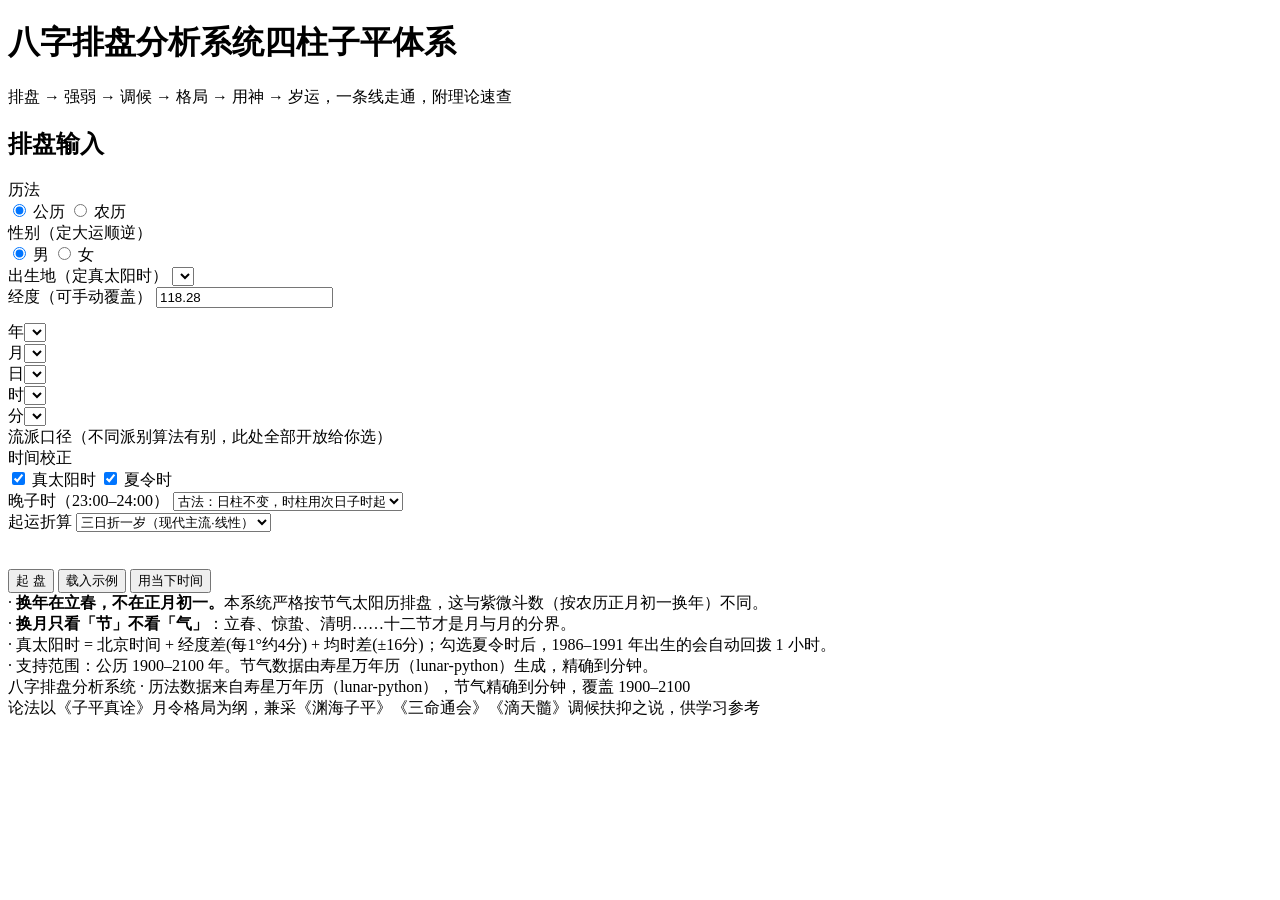
==== index.html @ 3edc60db "八字排盘分析系统：排盘引擎 + 九个页签分析 + 理论速查" ====
<!DOCTYPE html>
<html lang="zh-CN">
<head>
<meta charset="UTF-8">
<meta name="viewport" content="width=device-width, initial-scale=1.0">
<title>八字排盘分析系统 · 四柱子平体系</title>
<link rel="stylesheet" href="src/style.css">
</head>
<body>
<div class="wrap">

<header>
  <h1>八字排盘分析系统<span class="sub">四柱子平体系</span></h1>
  <p class="tagline">排盘 → 强弱 → 调候 → 格局 → 用神 → 岁运，一条线走通，附理论速查</p>
</header>

<!-- ============ 输入区 ============ -->
<div class="panel">
  <h2>排盘输入</h2>
  <div class="form-grid">
    <div class="field">
      <label>历法</label>
      <div class="radio-row">
        <label><input type="radio" name="cal" value="S" id="calS" checked> 公历</label>
        <label><input type="radio" name="cal" value="L" id="calL"> 农历</label>
      </div>
    </div>
    <div class="field">
      <label>性别（定大运顺逆）</label>
      <div class="radio-row">
        <label><input type="radio" name="sex" value="M" id="sexM" checked> 男</label>
        <label><input type="radio" name="sex" value="F" id="sexF"> 女</label>
      </div>
    </div>
    <div class="field">
      <label>出生地（定真太阳时）</label>
      <select id="city"></select>
    </div>
    <div class="field">
      <label>经度（可手动覆盖）</label>
      <input type="number" id="lng" step="0.01" value="118.28">
    </div>
  </div>

  <!-- 公历 -->
  <div id="solarBox">
    <div class="form-grid" style="margin-top:14px">
      <div class="field"><label>年</label><select id="y"></select></div>
      <div class="field"><label>月</label><select id="mo"></select></div>
      <div class="field"><label>日</label><select id="d"></select></div>
      <div class="field"><label>时</label><select id="h"></select></div>
      <div class="field"><label>分</label><select id="mi"></select></div>
    </div>
  </div>

  <!-- 农历 -->
  <div id="lunarBox" style="display:none">
    <div class="form-grid" style="margin-top:14px">
      <div class="field"><label>农历年</label><select id="ly"></select></div>
      <div class="field"><label>月</label><select id="lmo"></select></div>
      <div class="field"><label>&nbsp;</label><div class="radio-row"><label><input type="checkbox" id="lLeap"> 闰月</label></div></div>
      <div class="field"><label>日</label><select id="ld"></select></div>
      <div class="field"><label>时</label><select id="lh"></select></div>
      <div class="field"><label>分</label><select id="lmi"></select></div>
    </div>
  </div>

  <div class="opt-title">流派口径（不同派别算法有别，此处全部开放给你选）</div>
  <div class="form-grid">
    <div class="field">
      <label>时间校正</label>
      <div class="radio-row">
        <label><input type="checkbox" id="useTST" checked> 真太阳时</label>
        <label><input type="checkbox" id="useDST" checked> 夏令时</label>
      </div>
    </div>
    <div class="field">
      <label>晚子时（23:00–24:00）</label>
      <select id="ziSwap">
        <option value="0">古法：日柱不变，时柱用次日子时起</option>
        <option value="1">换日法：日柱顺延一天</option>
      </select>
    </div>
    <div class="field">
      <label>起运折算</label>
      <select id="qiyunMode">
        <option value="linear">三日折一岁（现代主流·线性）</option>
        <option value="shichen">一时辰折十日（古法）</option>
      </select>
    </div>
    <div class="field">
      <label>&nbsp;</label>
      <div class="radio-row"><label id="lunarEcho" style="color:var(--ink3)">&nbsp;</label></div>
    </div>
  </div>

  <div class="btn-row">
    <button class="primary" id="btnCalc">起 盘</button>
    <button id="btnDemo">载入示例</button>
    <button id="btnNow">用当下时间</button>
  </div>
  <div class="hint">
    · <b>换年在立春，不在正月初一。</b>本系统严格按节气太阳历排盘，这与紫微斗数（按农历正月初一换年）不同。<br>
    · <b>换月只看「节」不看「气」</b>：立春、惊蛰、清明……十二节才是月与月的分界。<br>
    · 真太阳时 = 北京时间 + 经度差(每1°约4分) + 均时差(±16分)；勾选夏令时后，1986–1991 年出生的会自动回拨 1 小时。<br>
    · 支持范围：公历 1900–2100 年。节气数据由寿星万年历（lunar-python）生成，精确到分钟。
  </div>
</div>

<!-- ============ 结果区 ============ -->
<div id="result" style="display:none">

  <div class="chart-area">
    <div class="chart-box">
      <div class="bz-grid" id="bzGrid"></div>
    </div>
    <div class="info-box">
      <div class="center-title" id="bzTitle">四柱</div>
      <div class="info-list" id="infoList"></div>
      <div class="hint" style="margin-top:14px">
        点击四柱任一柱，可跳到该柱详解。
      </div>
    </div>
  </div>

  <div class="warn" style="margin-top:24px">
    本系统用于传统文化学习与自我觉察参考，不作医疗、法律、投资决策依据。<br>
    八字的价值在于「看清自己的结构，然后调整行为」，不是宿命判定。
  </div>

  <div class="tabs">
    <div class="tab on" data-tab="zong">命局总论</div>
    <div class="tab" data-tab="sizhu">四柱详解</div>
    <div class="tab" data-tab="qiangruo">日主强弱</div>
    <div class="tab" data-tab="geju">格局判定</div>
    <div class="tab" data-tab="yongshen">调候·用神</div>
    <div class="tab" data-tab="dayun">大运</div>
    <div class="tab" data-tab="liunian">流年</div>
    <div class="tab" data-tab="shensha">神煞·刑冲</div>
    <div class="tab" data-tab="theory">理论速查</div>
  </div>

  <div class="tabpane on" id="pane-zong"></div>
  <div class="tabpane" id="pane-sizhu"></div>
  <div class="tabpane" id="pane-qiangruo"></div>
  <div class="tabpane" id="pane-geju"></div>
  <div class="tabpane" id="pane-yongshen"></div>
  <div class="tabpane" id="pane-dayun"></div>
  <div class="tabpane" id="pane-liunian">
    <div class="liunian-row">
      <div class="field"><label>流年</label><select id="lny"></select></div>
      <div class="field"><label>或直接输入年份</label><input type="number" id="lnyInput"></div>
      <button id="btnLn">查 询</button>
      <button id="btnLnPrev">上一年</button>
      <button id="btnLnNext">下一年</button>
    </div>
    <div id="lnContent"></div>
  </div>
  <div class="tabpane" id="pane-shensha"></div>
  <div class="tabpane" id="pane-theory"></div>

</div>

<div class="foot">
  八字排盘分析系统 · 历法数据来自寿星万年历（lunar-python），节气精确到分钟，覆盖 1900–2100<br>
  论法以《子平真诠》月令格局为纲，兼采《渊海子平》《三命通会》《滴天髓》调候扶抑之说，供学习参考
</div>

</div>

<script src="src/lunar-data.js"></script>
<script src="src/jieqi-data.js"></script>
<script src="src/00-lunar.js"></script>
<script src="src/01-bazi-core.js"></script>
<script src="src/02-bazi-interp.js"></script>
<script src="src/03-app.js"></script>
</body>
</html>
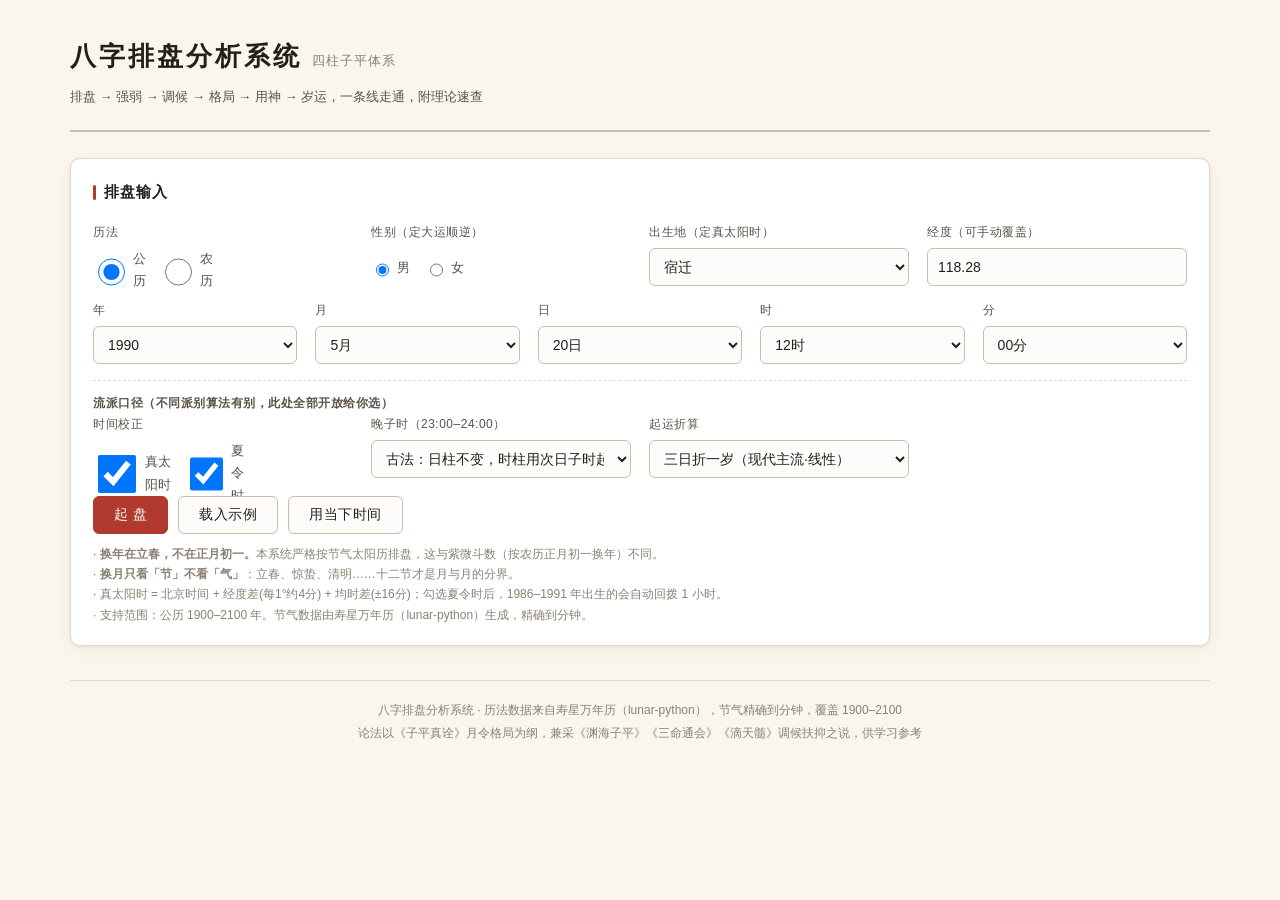
==== commit 480cdfca: "feat: 专业解释深化 —— 穷通宝鉴120条调候 + 六亲宫位 + 成格相神 + 现代学术视角 [index.html]" ====
--- a/index.html
+++ b/index.html
@@ -172,6 +172,7 @@
 <script src="src/jieqi-data.js"></script>
 <script src="src/00-lunar.js"></script>
 <script src="src/01-bazi-core.js"></script>
+<script src="src/04-tiaohou.js"></script>
 <script src="src/02-bazi-interp.js"></script>
 <script src="src/03-app.js"></script>
 </body>
--- a/src/style.css
+++ b/src/style.css
@@ -0,0 +1,311 @@
+/* =============================================================
+ *  八字排盘分析系统 · 样式（与紫微斗数系统同一套视觉语言）
+ * ============================================================= */
+:root {
+  --paper: #FAF6EE;
+  --paper2: #FFFFFF;
+  --ink: #23201B;
+  --ink2: #5A5348;
+  --ink3: #8A8172;
+  --line: #C9BFA8;
+  --line2: #E2DACA;
+  --cinnabar: #B03A2E;
+  --gold: #A8802C;
+  --jade: #2E6F5E;
+  --purple: #6B4C9A;
+  --blue: #24699E;
+  --ss-yin: #24699E;
+  --ss-guan: #B03A2E;
+  --ss-cai: #A8802C;
+  --ss-shi: #2E6F5E;
+  --ss-bi: #6B4C9A;
+  --shadow: 0 1px 3px rgba(60, 50, 30, .08), 0 4px 16px rgba(60, 50, 30, .06);
+}
+
+* { box-sizing: border-box; }
+
+body {
+  margin: 0;
+  background: var(--paper);
+  color: var(--ink);
+  font-family: "PingFang SC", "Microsoft YaHei", "Hiragino Sans GB", "Source Han Sans SC", "Noto Sans CJK SC", sans-serif;
+  font-size: 14px;
+  line-height: 1.75;
+  -webkit-font-smoothing: antialiased;
+}
+
+.wrap { max-width: 1180px; margin: 0 auto; padding: 0 20px 80px; }
+
+header {
+  padding: 34px 0 22px;
+  border-bottom: 2px solid var(--line);
+  margin-bottom: 26px;
+}
+h1 {
+  margin: 0 0 6px;
+  font-size: 26px;
+  letter-spacing: 3px;
+  font-weight: 600;
+}
+h1 .sub {
+  font-size: 13px;
+  color: var(--ink3);
+  letter-spacing: 1px;
+  font-weight: 400;
+  margin-left: 10px;
+}
+.tagline { color: var(--ink2); font-size: 13px; margin: 0; }
+
+/* ---------- 输入区 ---------- */
+.panel {
+  background: var(--paper2);
+  border: 1px solid var(--line2);
+  border-radius: 10px;
+  padding: 20px 22px;
+  box-shadow: var(--shadow);
+  margin-bottom: 24px;
+}
+.panel h2 {
+  margin: 0 0 16px;
+  font-size: 15px;
+  font-weight: 600;
+  letter-spacing: 1px;
+  color: var(--ink);
+  display: flex;
+  align-items: center;
+  gap: 8px;
+}
+.panel h2::before {
+  content: ''; width: 3px; height: 15px; background: var(--cinnabar); border-radius: 2px;
+}
+
+.form-grid {
+  display: grid;
+  grid-template-columns: repeat(auto-fit, minmax(160px, 1fr));
+  gap: 14px 18px;
+  align-items: end;
+}
+.field { display: flex; flex-direction: column; gap: 5px; min-width: 0; }
+.field label { font-size: 12px; color: var(--ink2); letter-spacing: .5px; }
+.field input, .field select {
+  padding: 8px 10px;
+  border: 1px solid var(--line);
+  border-radius: 6px;
+  background: #FDFCFA;
+  font-size: 14px;
+  color: var(--ink);
+  font-family: inherit;
+  height: 38px;
+  width: 100%;
+  min-width: 0;
+}
+.field input:focus, .field select:focus {
+  outline: none;
+  border-color: var(--gold);
+  box-shadow: 0 0 0 3px rgba(168, 128, 44, .12);
+}
+.radio-row { display: flex; gap: 14px; align-items: center; height: 38px; flex-wrap: wrap; }
+.radio-row label { font-size: 13px; display: flex; align-items: center; gap: 5px; cursor: pointer; }
+.btn-row { display: flex; gap: 10px; margin-top: 18px; flex-wrap: wrap; }
+button {
+  padding: 9px 20px;
+  border: 1px solid var(--line);
+  border-radius: 6px;
+  background: #FDFCFA;
+  color: var(--ink);
+  font-size: 14px;
+  font-family: inherit;
+  cursor: pointer;
+  transition: all .16s;
+  letter-spacing: .5px;
+}
+button:hover { border-color: var(--gold); background: #FFFDF7; }
+button.primary { background: var(--cinnabar); border-color: var(--cinnabar); color: #fff; }
+button.primary:hover { background: #96322A; border-color: #96322A; }
+.hint { font-size: 12px; color: var(--ink3); margin-top: 10px; line-height: 1.7; }
+.opt-title {
+  font-size: 12px; color: var(--ink2); margin-top: 16px; padding-top: 12px;
+  border-top: 1px dashed var(--line2); letter-spacing: .5px; font-weight: 600;
+}
+
+/* ---------- 四柱 ---------- */
+.chart-area { display: grid; grid-template-columns: 1fr 300px; gap: 20px; align-items: start; }
+@media (max-width: 900px) { .chart-area { grid-template-columns: 1fr; } }
+
+.chart-box {
+  background: var(--paper2);
+  border: 1px solid var(--line2);
+  border-radius: 10px;
+  padding: 18px;
+  box-shadow: var(--shadow);
+}
+.bz-grid { display: grid; grid-template-columns: repeat(4, 1fr); gap: 12px; }
+@media (max-width: 560px) { .bz-grid { grid-template-columns: repeat(2, 1fr); } }
+
+.bz-col {
+  border: 1px solid var(--line);
+  border-radius: 10px;
+  background: #FDFCFA;
+  padding: 12px 8px 10px;
+  text-align: center;
+}
+.bz-col.is-day { background: #FDF6E8; border-color: var(--gold); box-shadow: inset 0 0 0 1px var(--gold); }
+.bz-col-head {
+  font-size: 11.5px; color: var(--ink3); letter-spacing: 1px;
+  padding-bottom: 6px; border-bottom: 1px solid var(--line2); margin-bottom: 8px;
+}
+.bz-col.is-day .bz-col-head { color: var(--gold); font-weight: 600; }
+.bz-col-tag { font-size: 10.5px; color: var(--ink3); }
+.bz-gan {
+  font-size: 38px; font-weight: 600; line-height: 1.1; color: var(--ink); letter-spacing: 2px;
+}
+.bz-zhi {
+  font-size: 38px; font-weight: 600; line-height: 1.1; color: var(--ink); letter-spacing: 2px;
+  border-top: 1px solid var(--line2); margin-top: 6px; padding-top: 6px;
+}
+.bz-ss {
+  font-size: 12px; font-weight: 500; margin: 4px 0; letter-spacing: 1px;
+}
+.bz-ss.yin { color: var(--ss-yin); }
+.bz-ss.guan { color: var(--ss-guan); }
+.bz-ss.cai { color: var(--ss-cai); }
+.bz-ss.shi { color: var(--ss-shi); }
+.bz-ss.bi { color: var(--ss-bi); }
+.bz-cang { font-size: 11px; color: var(--ink3); margin-top: 4px; line-height: 1.5; }
+.bz-cang b { color: var(--ink2); font-weight: 500; }
+.bz-meta {
+  margin-top: 8px; padding-top: 6px; border-top: 1px dashed var(--line2);
+  font-size: 10.5px; color: var(--ink3); line-height: 1.5;
+}
+.bz-chips { display: flex; flex-wrap: wrap; gap: 3px; justify-content: center; margin-top: 6px; }
+.chip {
+  font-size: 10px; padding: 0 6px; border-radius: 8px; background: #EFE9DC; color: var(--ink2);
+  white-space: nowrap;
+}
+.chip.hl { background: #FBF1DE; color: var(--gold); }
+.chip.bad { background: #FBEAE7; color: #A2402F; }
+
+/* ---------- 信息栏 ---------- */
+.info-box {
+  background: var(--paper2);
+  border: 1px solid var(--line2);
+  border-radius: 10px;
+  padding: 18px 20px;
+  box-shadow: var(--shadow);
+}
+.center-title { font-size: 16px; font-weight: 600; letter-spacing: 2px; margin-bottom: 10px; }
+.info-list { display: grid; grid-template-columns: 1fr; gap: 6px; }
+.info-list div { font-size: 12.5px; color: var(--ink2); }
+.info-list b { color: var(--ink); font-weight: 600; }
+
+/* ---------- 标签页 ---------- */
+.tabs { display: flex; gap: 2px; flex-wrap: wrap; border-bottom: 2px solid var(--line); margin: 28px 0 0; }
+.tab {
+  padding: 9px 16px; font-size: 13.5px; cursor: pointer; color: var(--ink2);
+  border: 1px solid transparent; border-bottom: none; border-radius: 8px 8px 0 0;
+  margin-bottom: -2px; letter-spacing: .5px; transition: all .15s; user-select: none;
+}
+.tab:hover { color: var(--ink); background: #FBF7EE; }
+.tab.on {
+  color: var(--cinnabar); font-weight: 600; background: var(--paper2);
+  border-color: var(--line); border-bottom: 2px solid var(--paper2);
+}
+.tabpane {
+  display: none; background: var(--paper2); border: 1px solid var(--line2); border-top: none;
+  border-radius: 0 0 10px 10px; padding: 22px 24px; box-shadow: var(--shadow);
+}
+.tabpane.on { display: block; }
+
+.sec { margin-bottom: 26px; }
+.sec:last-child { margin-bottom: 0; }
+.sec h3 {
+  font-size: 14.5px; font-weight: 600; margin: 0 0 12px; color: var(--ink);
+  display: flex; align-items: center; gap: 8px; letter-spacing: .5px;
+}
+.sec h3::before { content: ''; width: 3px; height: 13px; background: var(--gold); border-radius: 2px; }
+.sec p { margin: 0 0 10px; color: var(--ink2); }
+.sec p:last-child { margin-bottom: 0; }
+.ni {
+  background: #FBF6EA; border-left: 3px solid var(--gold); padding: 10px 14px;
+  border-radius: 0 6px 6px 0; margin: 10px 0; color: var(--ink2); font-size: 13.5px;
+}
+.ni b { color: var(--cinnabar); }
+.warn {
+  background: #FDF3F1; border: 1px solid #F0D5D0; border-radius: 8px;
+  padding: 12px 16px; color: #8A3B30; font-size: 13px; margin-bottom: 18px;
+}
+
+.card {
+  border: 1px solid var(--line2); border-radius: 8px; padding: 14px 16px;
+  margin-bottom: 12px; background: #FDFCFA;
+}
+.card:last-child { margin-bottom: 0; }
+.card-title {
+  font-size: 13.5px; font-weight: 600; color: var(--ink);
+  margin-bottom: 6px; display: flex; align-items: center; gap: 8px; flex-wrap: wrap;
+}
+.card-text { font-size: 13.5px; color: var(--ink2); }
+.tag {
+  font-size: 11px; padding: 1px 8px; border-radius: 10px;
+  background: #EFE9DC; color: var(--ink2); font-weight: 400; letter-spacing: .5px;
+}
+.tag.main { background: #FBF1DE; color: var(--gold); }
+.tag.good { background: #E6F2EE; color: var(--jade); }
+.tag.bad { background: #FBEAE7; color: #A2402F; }
+
+table.grid { width: 100%; border-collapse: collapse; font-size: 13px; }
+table.grid th, table.grid td {
+  border: 1px solid var(--line2); padding: 8px 10px; text-align: left; vertical-align: top;
+}
+table.grid th { background: #F7F2E8; font-weight: 600; color: var(--ink); font-size: 12.5px; }
+table.grid td { color: var(--ink2); }
+
+/* 强弱打分 */
+.score-row { display: flex; align-items: center; gap: 12px; margin-bottom: 8px; }
+.score-name { width: 56px; font-size: 12.5px; color: var(--ink2); flex-shrink: 0; font-weight: 500; }
+.score-bar-wrap { flex: 1; height: 18px; background: #F1EDE3; border-radius: 4px; position: relative; overflow: hidden; }
+.score-bar-wrap::after {
+  content: ''; position: absolute; left: 50%; top: 0; bottom: 0; width: 1px; background: var(--line);
+}
+.score-bar { position: absolute; top: 0; bottom: 0; border-radius: 2px; }
+.score-bar.pos { background: var(--jade); left: 50%; }
+.score-bar.neg { background: var(--cinnabar); right: 50%; }
+.score-val { width: 44px; text-align: right; font-size: 12.5px; color: var(--ink2); flex-shrink: 0; }
+
+.lvl-badge {
+  display: inline-block; padding: 3px 14px; border-radius: 14px; font-size: 14px;
+  font-weight: 600; letter-spacing: 2px;
+}
+.lvl-badge.qiang { background: #E6F2EE; color: var(--jade); }
+.lvl-badge.zhong { background: #FBF1DE; color: var(--gold); }
+.lvl-badge.ruo { background: #FBEAE7; color: #A2402F; }
+
+/* 大运表 */
+.dy-wrap { display: flex; gap: 8px; overflow-x: auto; padding-bottom: 8px; }
+.dy-item {
+  flex: 0 0 92px; border: 1px solid var(--line2); border-radius: 8px;
+  padding: 10px 6px; text-align: center; background: #FDFCFA; transition: all .15s;
+}
+.dy-item:hover { border-color: var(--gold); }
+.dy-item.cur { border-color: var(--cinnabar); background: #FDF3F1; }
+.dy-gz { font-size: 16px; font-weight: 600; letter-spacing: 1px; }
+.dy-age { font-size: 11px; color: var(--ink3); margin-top: 3px; }
+.dy-ny { font-size: 10.5px; color: var(--ink3); }
+
+.palace-pick { display: flex; flex-wrap: wrap; gap: 6px; margin-bottom: 16px; }
+.palace-pick span {
+  padding: 5px 12px; border: 1px solid var(--line); border-radius: 16px;
+  font-size: 12.5px; cursor: pointer; color: var(--ink2); background: #FDFCFA; transition: all .15s;
+}
+.palace-pick span:hover { border-color: var(--gold); }
+.palace-pick span.on { background: var(--cinnabar); color: #fff; border-color: var(--cinnabar); }
+
+.liunian-row { display: flex; gap: 12px; align-items: flex-end; flex-wrap: wrap; margin-bottom: 16px; }
+.liunian-row .field { min-width: 120px; }
+
+.foot {
+  margin-top: 34px; padding-top: 18px; border-top: 1px solid var(--line2);
+  font-size: 12px; color: var(--ink3); text-align: center; line-height: 1.9;
+}
+.empty { color: var(--ink3); text-align: center; padding: 40px 0; font-size: 14px; }
+.sr-only { position: absolute; width: 1px; height: 1px; overflow: hidden; clip: rect(0 0 0 0); }
